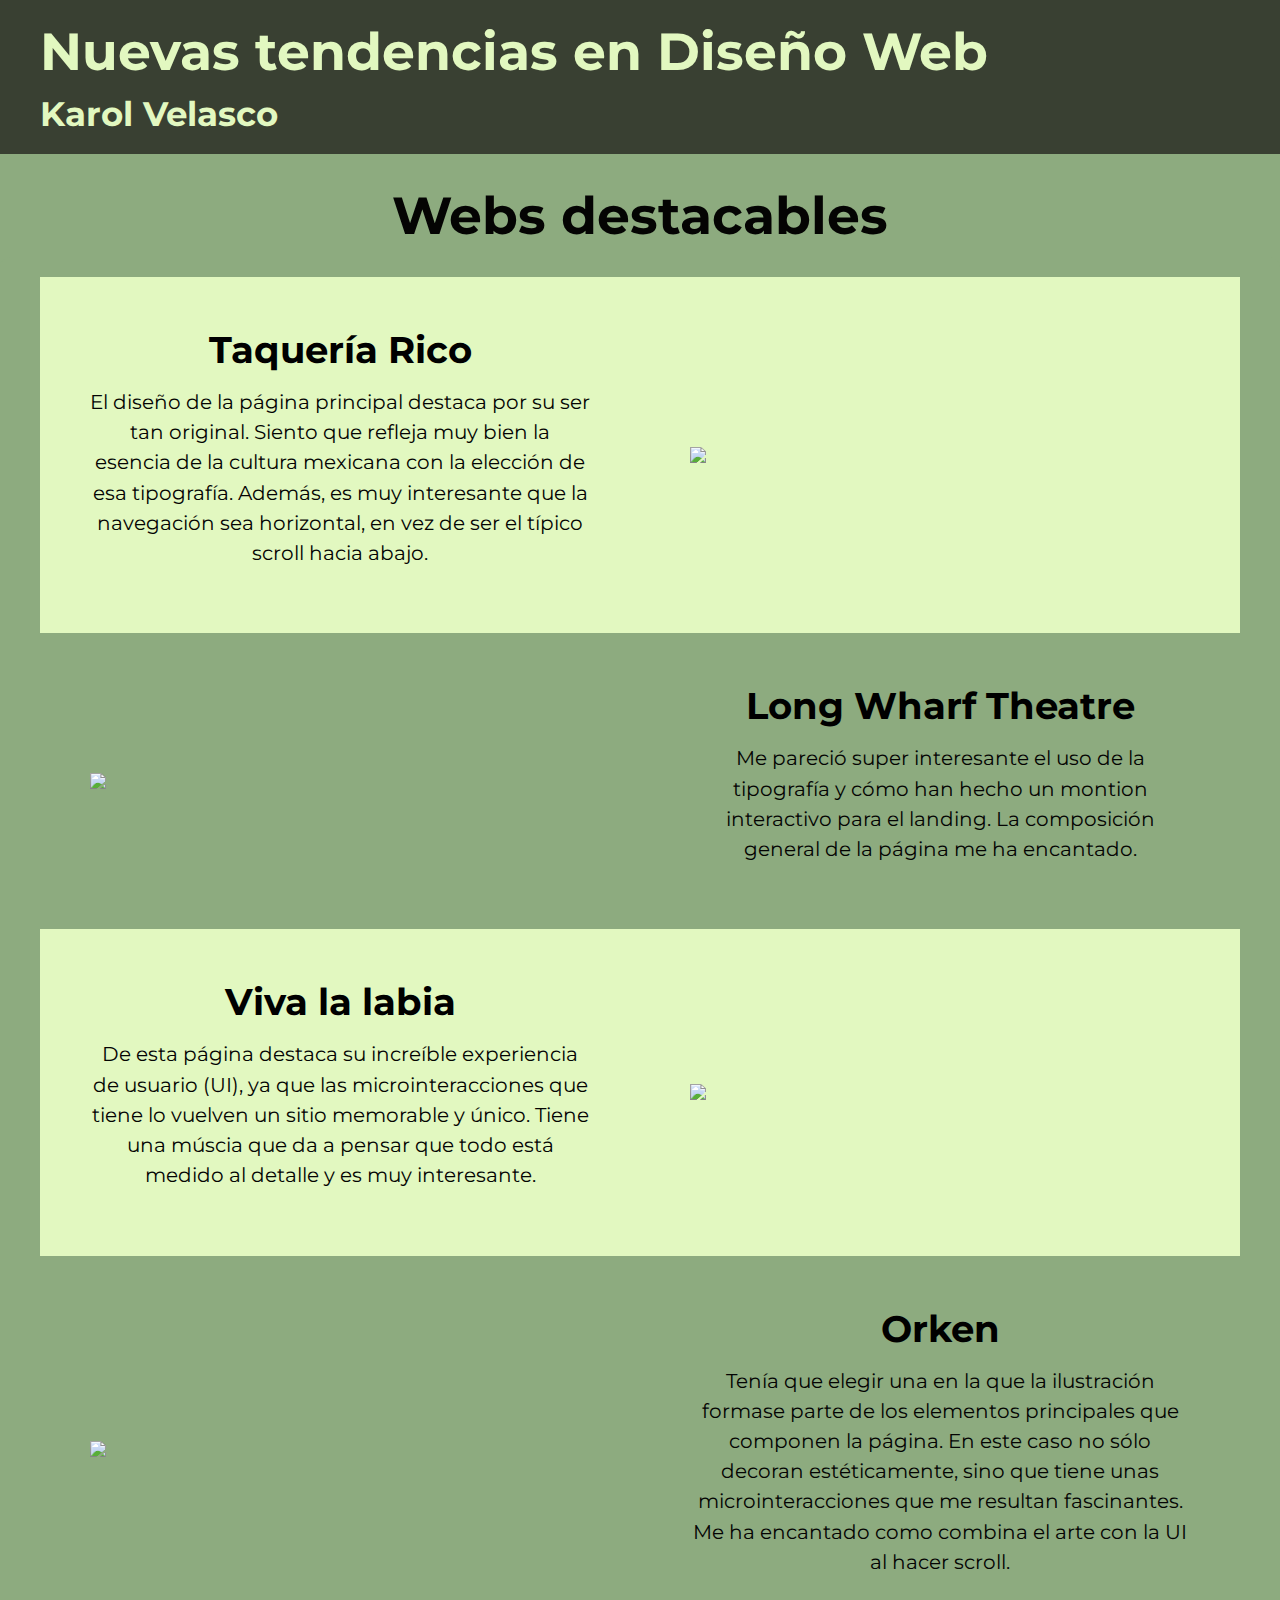
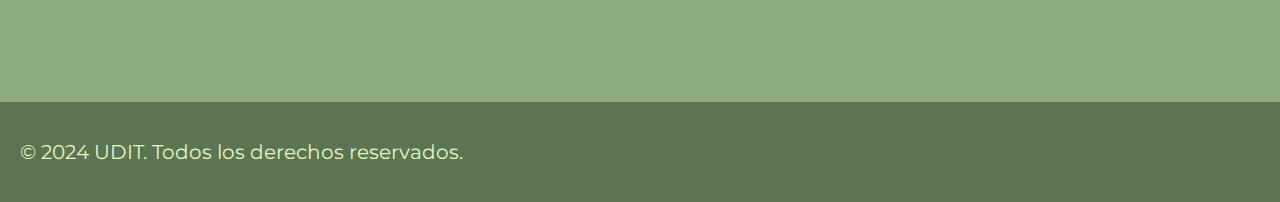
==== practica/index.html @ ba3ea9cb "practica acabada" ====
<!DOCTYPE html>
<html lang="en">

    <head>
        <meta charset="UTF-8">
        <meta name="viewport" content="width=device-width, initial-scale=1.0">
        <link href="https://fonts.googleapis.com/css2?family=Montserrat:wght@400;700&display=swap" rel="stylesheet">
        <meta http-equiv="X-UA-Compatible" content="ie=edge">
        <title>Webs con valores de diseño</title>

        <link rel="stylesheet" href="./css/index.css" />

<link rel="icon" type="image/png" href="./assets/favicon/favicon-48x48.png" sizes="48x48" />
<link rel="icon" type="image/svg+xml" href="./assets/favicon/favicon.svg" />
<link rel="shortcut icon" href="./assets/favicon/favicon.ico" />
<link rel="apple-touch-icon" sizes="180x180" href="./assets/favicon/apple-touch-icon.png" />
<meta name="apple-mobile-web-app-title" content="MyWebSite" />
<link rel="manifest" href="./assets/favicon/site.webmanifest" />



    </head>

    <body>

        <header>
            <div class="header-content">
                <h1>Nuevas tendencias en Diseño Web</h1> 
                <h3>Karol Velasco</h3>
            </div>
        </header>

        <!-- Main Content Area with Grid Layout -->
        <main>
            <div>
                <h1 style="text-align: center;">Webs destacables</h1>
                
                <article>
                    <table style="width: 100%; border-collapse: collapse; background-color: #e2f8c0;"> 
                        <tbody>
                            <tr>
                                <td style="width: 50%; text-align: center; vertical-align: middle; padding: 50px; background-color: #e2f8c0;">    
                                    <h2>
                                        <a href="https://taqueriarico.com/" style="text-decoration: none; color: black;">Taquería Rico</a>
                                    </h2>
                                    <p>El diseño de la página principal destaca por su ser tan original. Siento que refleja muy bien la esencia de la cultura mexicana con la elección de esa tipografía.
                                        Además, es muy interesante que la navegación sea horizontal, en vez de ser el típico scroll hacia abajo.
                                    </p>
                                </td>
                                <td style="width: 50%; text-align: center; padding: 50px; background-color: #e2f8c0;">
                                    <a href="https://taqueriarico.com/">
                                        <img src="C:\Users\karol\Desktop\GitHub\webapp\assets\img\Taqueria.jpg" style="max-width: 100%; height: auto; display: block; margin: 0 auto;">
                                    </a>
                                </td>
                            </tr>
                        </tbody>
                    </table>
                
                    <table style="width: 100%; border-collapse: collapse; background-color: #8DAB7F;"> 
                        <tbody>
                            <tr>
                                <td style="width: 50%; text-align: center; padding: 50px; background-color: #8DAB7F;">
                                    <a href="https://www.longwharf.org/">
                                        <img src="C:\Users\karol\Desktop\GitHub\webapp\assets\img\LongWharfTheatre.jpg" style="max-width: 100%; height: auto; display: block; margin: 0 auto;">
                                    </a>
                                </td>
                                <td style="width: 50%; text-align: center; vertical-align: middle; padding: 50px; background-color: #8DAB7F;">    
                                    <h2>
                                        <a href="https://www.longwharf.org/" style="text-decoration: none; color: black;">Long Wharf Theatre</a>
                                    </h2>
                                    <p>Me pareció super interesante el uso de la tipografía y cómo han hecho un montion interactivo para el landing. La composición general de la página me ha encantado.
                                    </p>
                                </td>
                            </tr>
                        </tbody>
                    </table>
        
                    <table style="width: 100%; border-collapse: collapse; background-color: #e2f8c0;"> 
                        <tbody>
                            <tr>
                                <td style="width: 50%; text-align: center; vertical-align: middle; padding: 50px; background-color: #e2f8c0;">    
                                    <h2>
                                        <a href="https://www.vivalalabia.com/" style="text-decoration: none; color: black;">Viva la labia</a>
                                    </h2>
                                    <p>De esta página destaca su increíble experiencia de usuario (UI), ya que las microinteracciones que tiene lo vuelven un sitio memorable y único.
                                        Tiene una múscia que da a pensar que todo está medido al detalle y es muy interesante.
                                    </p>
                                </td>
                                <td style="width: 50%; text-align: center; padding: 50px; background-color: #e2f8c0;">
                                    <a href="https://www.vivalalabia.com/">
                                        <img src="C:\Users\karol\Desktop\GitHub\webapp\assets\img\VivalaLabia.jpg" style="max-width: 100%; height: auto; display: block; margin: 0 auto;">
                                    </a>
                                </td>
                            </tr>
                        </tbody>
                    </table>
        
                    <table style="width: 100%; border-collapse: collapse; background-color: #8DAB7F;"> 
                        <tbody>
                            <tr>
                                <td style="width: 50%; text-align: center; padding: 50px; background-color: #8DAB7F;">
                                    <a href="https://orkenworld.com/">
                                        <img src="C:\Users\karol\Desktop\GitHub\webapp\assets\img\Orken.jpg" style="max-width: 100%; height: auto; display: block; margin: 0 auto;">
                                    </a>
                                </td>
                                <td style="width: 50%; text-align: center; vertical-align: middle; padding: 50px; background-color: #8DAB7F;">    
                                    <h2>
                                        <a href="https://orkenworld.com/" style="text-decoration: none; color: black;">Orken</a>
                                    </h2>
                                    <p>Tenía que elegir una en la que la ilustración formase parte de los elementos principales que componen la página. En este caso no sólo decoran estéticamente, sino que tiene unas microinteracciones que me resultan fascinantes.
                                        Me ha encantado como combina el arte con la UI al hacer scroll.</p>
                                </td>
                            </tr>
                        </tbody>
                    </table>
                </article>
            </div>
        </main>
        

    </body>
    <footer>
        <p>&copy; 2024 UDIT. Todos los derechos reservados.</p>
    </footer>
</html>
---- practica/css/index.css ----
@import "theme.css";
@import "media-queries.css";
@import "base.css";
@import "grids.css";
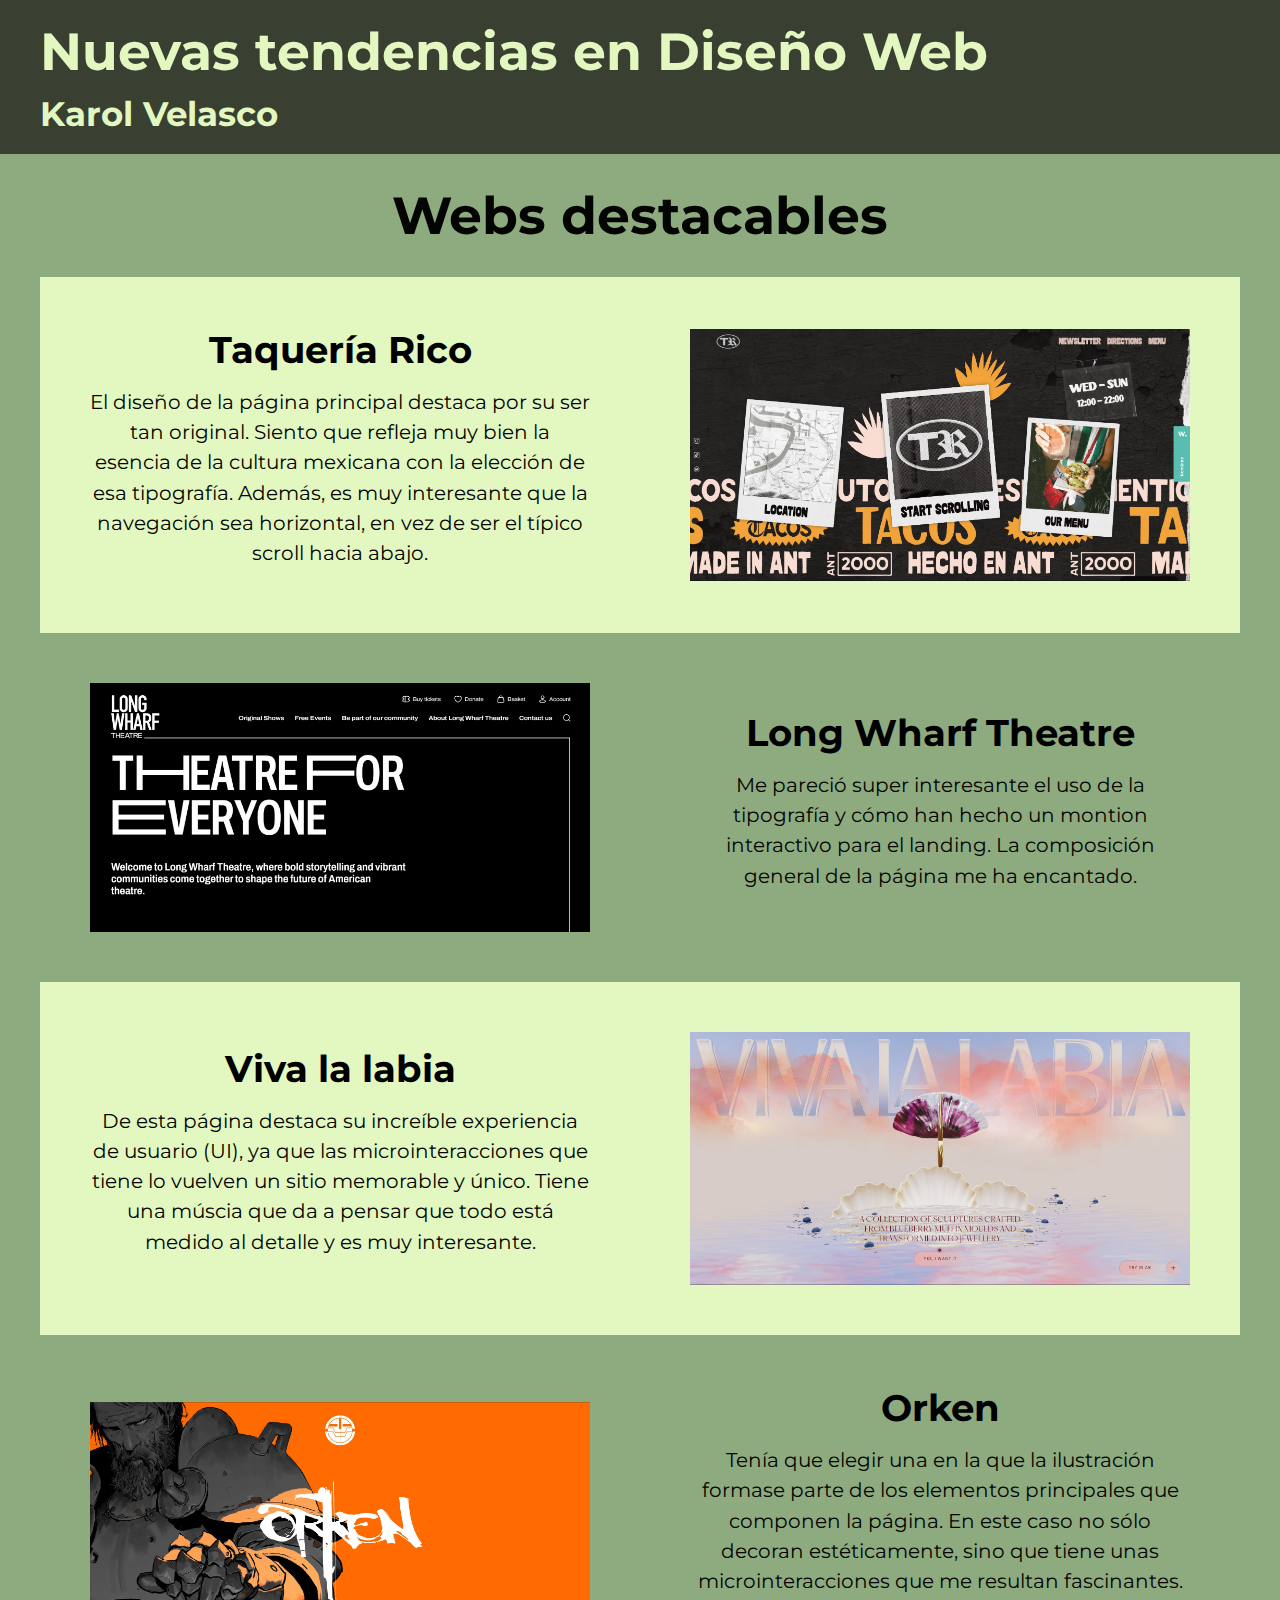
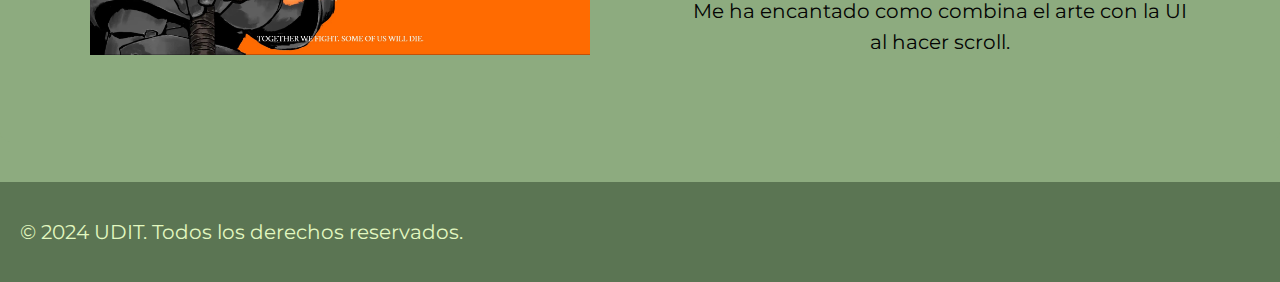
==== commit 3de59d35: "cambiar los enlaces" ====
--- a/practica/index.html
+++ b/practica/index.html
@@ -41,15 +41,15 @@
                             <tr>
                                 <td style="width: 50%; text-align: center; vertical-align: middle; padding: 50px; background-color: #e2f8c0;">    
                                     <h2>
-                                        <a href="https://taqueriarico.com/" style="text-decoration: none; color: black;">Taquería Rico</a>
+                                        <a href="https://taqueriarico.com/" style="text-decoration: none; color: black;" target="_blank" >Taquería Rico</a>
                                     </h2>
                                     <p>El diseño de la página principal destaca por su ser tan original. Siento que refleja muy bien la esencia de la cultura mexicana con la elección de esa tipografía.
                                         Además, es muy interesante que la navegación sea horizontal, en vez de ser el típico scroll hacia abajo.
                                     </p>
                                 </td>
                                 <td style="width: 50%; text-align: center; padding: 50px; background-color: #e2f8c0;">
-                                    <a href="https://taqueriarico.com/">
-                                        <img src="C:\Users\karol\Desktop\GitHub\webapp\assets\img\Taqueria.jpg" style="max-width: 100%; height: auto; display: block; margin: 0 auto;">
+                                    <a href="https://taqueriarico.com/" target="_blank">
+                                        <img src="./assets/img/Taqueria.jpg" style="max-width: 100%; height: auto; display: block; margin: 0 auto;">
                                     </a>
                                 </td>
                             </tr>
@@ -60,13 +60,13 @@
                         <tbody>
                             <tr>
                                 <td style="width: 50%; text-align: center; padding: 50px; background-color: #8DAB7F;">
-                                    <a href="https://www.longwharf.org/">
-                                        <img src="C:\Users\karol\Desktop\GitHub\webapp\assets\img\LongWharfTheatre.jpg" style="max-width: 100%; height: auto; display: block; margin: 0 auto;">
+                                    <a href="https://www.longwharf.org/" target="_blank">
+                                        <img src="./assets/img/LongWharfTheatre.jpg" style="max-width: 100%; height: auto; display: block; margin: 0 auto;">
                                     </a>
                                 </td>
                                 <td style="width: 50%; text-align: center; vertical-align: middle; padding: 50px; background-color: #8DAB7F;">    
                                     <h2>
-                                        <a href="https://www.longwharf.org/" style="text-decoration: none; color: black;">Long Wharf Theatre</a>
+                                        <a href="https://www.longwharf.org/" style="text-decoration: none; color: black;" target="_blank">Long Wharf Theatre</a>
                                     </h2>
                                     <p>Me pareció super interesante el uso de la tipografía y cómo han hecho un montion interactivo para el landing. La composición general de la página me ha encantado.
                                     </p>
@@ -80,15 +80,15 @@
                             <tr>
                                 <td style="width: 50%; text-align: center; vertical-align: middle; padding: 50px; background-color: #e2f8c0;">    
                                     <h2>
-                                        <a href="https://www.vivalalabia.com/" style="text-decoration: none; color: black;">Viva la labia</a>
+                                        <a href="https://www.vivalalabia.com/" style="text-decoration: none; color: black;" target="_blank">Viva la labia</a>
                                     </h2>
                                     <p>De esta página destaca su increíble experiencia de usuario (UI), ya que las microinteracciones que tiene lo vuelven un sitio memorable y único.
                                         Tiene una múscia que da a pensar que todo está medido al detalle y es muy interesante.
                                     </p>
                                 </td>
                                 <td style="width: 50%; text-align: center; padding: 50px; background-color: #e2f8c0;">
-                                    <a href="https://www.vivalalabia.com/">
-                                        <img src="C:\Users\karol\Desktop\GitHub\webapp\assets\img\VivalaLabia.jpg" style="max-width: 100%; height: auto; display: block; margin: 0 auto;">
+                                    <a href="https://www.vivalalabia.com/" target="_blank">
+                                        <img src="./assets/img/VivalaLabia.jpg" style="max-width: 100%; height: auto; display: block; margin: 0 auto;">
                                     </a>
                                 </td>
                             </tr>
@@ -99,13 +99,13 @@
                         <tbody>
                             <tr>
                                 <td style="width: 50%; text-align: center; padding: 50px; background-color: #8DAB7F;">
-                                    <a href="https://orkenworld.com/">
-                                        <img src="C:\Users\karol\Desktop\GitHub\webapp\assets\img\Orken.jpg" style="max-width: 100%; height: auto; display: block; margin: 0 auto;">
+                                    <a href="https://orkenworld.com/" target="_blank">
+                                        <img src="./assets/img/Orken.jpg" style="max-width: 100%; height: auto; display: block; margin: 0 auto;">
                                     </a>
                                 </td>
                                 <td style="width: 50%; text-align: center; vertical-align: middle; padding: 50px; background-color: #8DAB7F;">    
                                     <h2>
-                                        <a href="https://orkenworld.com/" style="text-decoration: none; color: black;">Orken</a>
+                                        <a href="https://orkenworld.com/" style="text-decoration: none; color: black;" target="_blank">Orken</a>
                                     </h2>
                                     <p>Tenía que elegir una en la que la ilustración formase parte de los elementos principales que componen la página. En este caso no sólo decoran estéticamente, sino que tiene unas microinteracciones que me resultan fascinantes.
                                         Me ha encantado como combina el arte con la UI al hacer scroll.</p>
